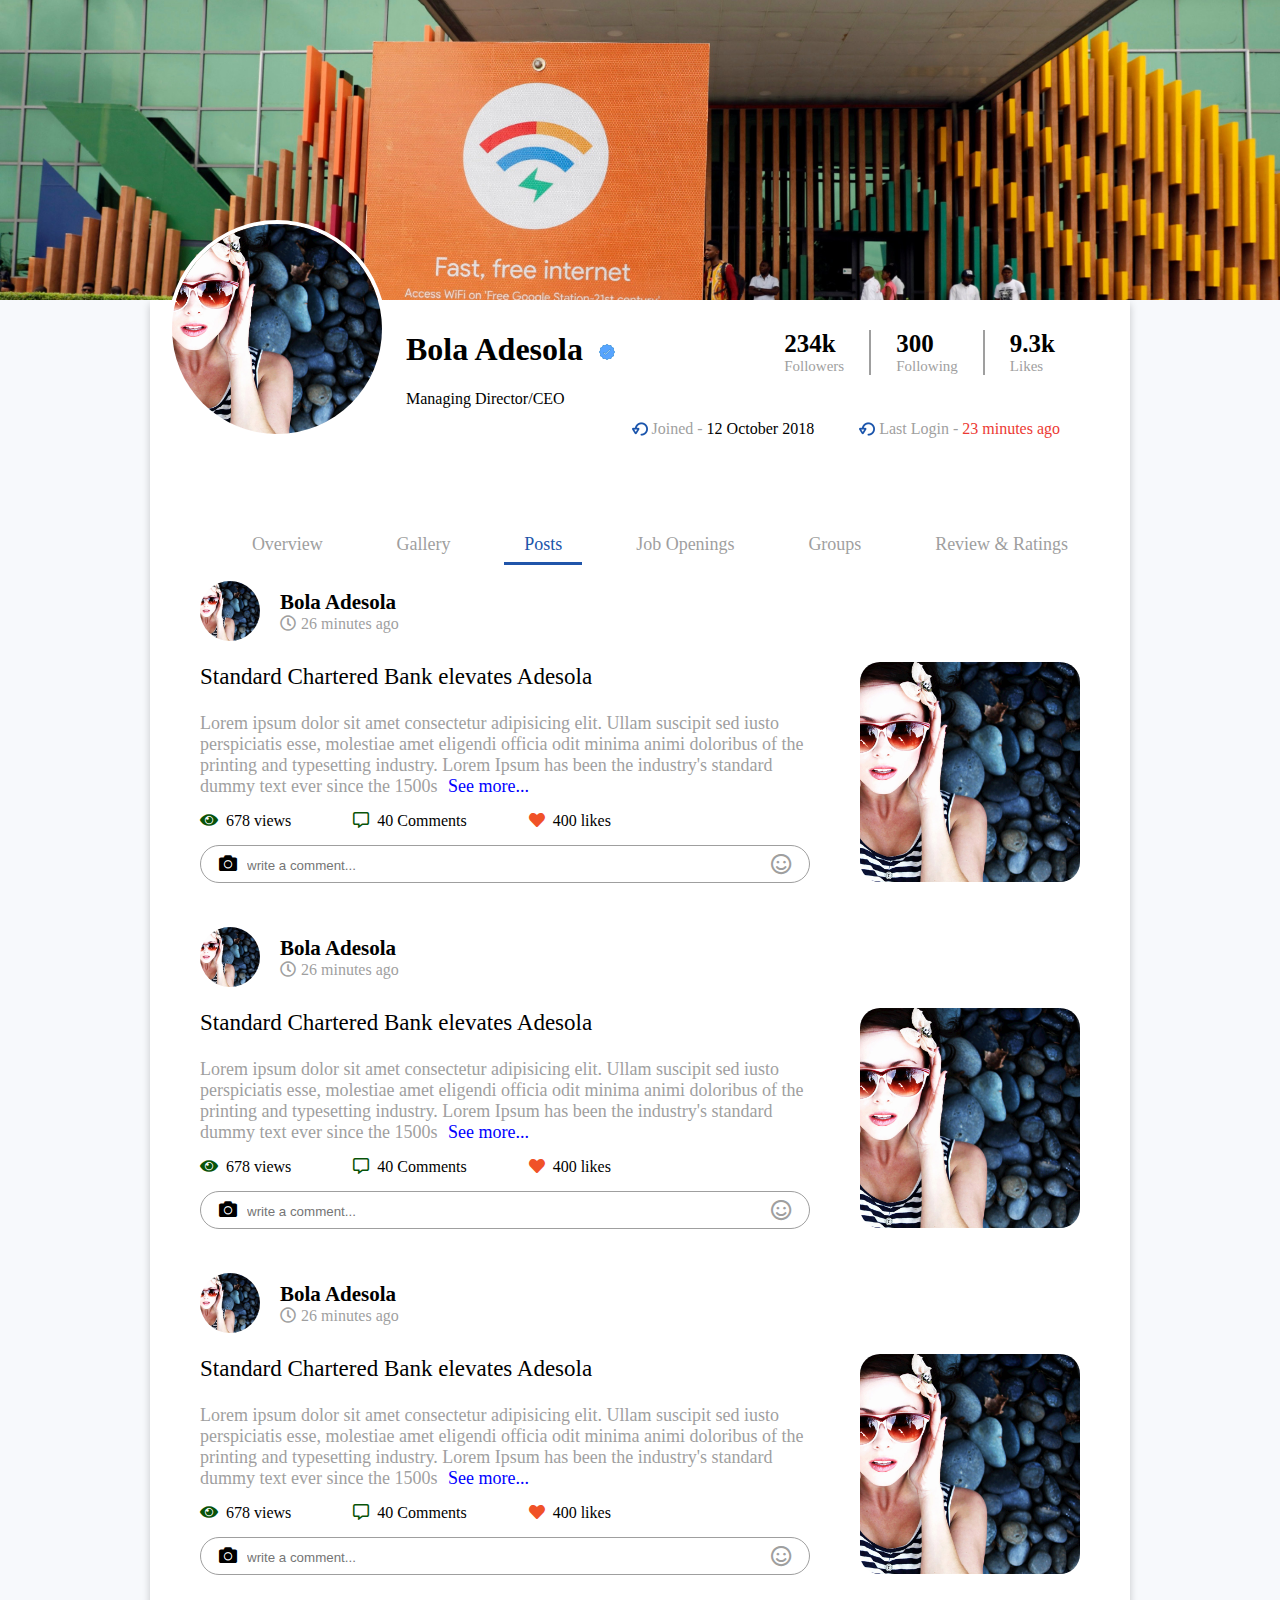
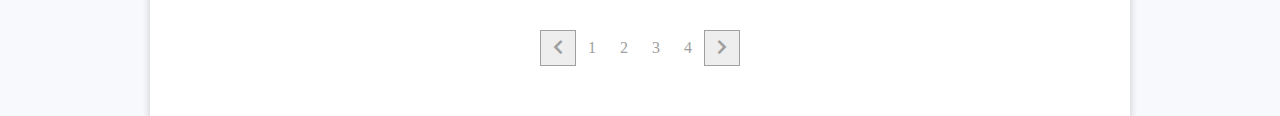
==== app.html @ a94f79ce "commit" ====
<!DOCTYPE html>
<html>
  <head>
    <meta charset="utf-8" />
    <meta http-equiv="X-UA-Compatible" content="IE=edge" />
    <title>Skill Connect</title>
    <meta name="viewport" content="width=device-width, initial-scale=1" />
    <link rel="stylesheet" type="text/css" media="screen" href="css/app.css" />
    <link rel="stylesheet" type="text/css" href="css/fontawesome.min.css" />
    <!-- <link rel="stylesheet" type="text/css" media="screen" href="bootstrap.min.css" /> -->
  </head>
  <body class="body">
    <!-- header -->
    <!-- cover session -->
    <div class="cover">
      <img src="assets/coverPhoto.png" class="coverPhoto" />
      <!-- <button class="followButton">Following</button> -->
    </div>
    <!-- card -->
    <div id="card">
      <div id="card-header">
        <div class="card-ppic">
          <img src="assets/girl.jpg" class="ppic" />
          <div class="card-label">
            <div>
              <h1>Bola Adesola &nbsp;</h1>
              <img src="assets/verified.png" class="icon-0" />
            </div>
            <span style="padding-top:0">Managing Director/CEO</span>
          </div>
        </div>
        <div class="followers">
          <div class="followerCount">
            <div class="count-1">
              <span id="countId">234k</span>
              <span id="countType">Followers</span>
            </div>
            <div class="count-2">
              <span id="countId">300</span>
              <span id="countType">Following</span>
            </div>
            <div class="count-3">
              <span id="countId">9.3k</span>
              <span id="countType">Likes</span>
            </div>
          </div>
          <div id="lastLoginContainer">
            <div>
              <img src="assets/lastSeen.png" />
              <span>&nbsp;Joined - <span style="color: #000;">12 October 2018</span></span>
            </div>
            <div>
              <img src="assets/lastSeen.png" />
              <span>&nbsp;Last Login - <span style="color:#ec3a33;">23 minutes ago</span></span>
            </div>
          </div>
        </div>
      </div>
      <!-- card-header end -->
      <div class="collapse navbar-collapse" id="main-nav">
        <ul class="navbar-nav mr-auto">
          <li class="nav-item">
            <a class="nav-link" href="#">Overview</a>
          </li>
          <li class="nav-item">
            <a class="nav-link" href="#">Gallery</a>
          </li>

          <li class="nav-item">
            <a
              class="nav-link"
              style="border-bottom: 3px solid #2055aa;
            color: #2055aa;"
              href="#"
              >Posts</a
            >
          </li>
          <li class="nav-item">
            <a class="nav-link" href="#">Job Openings</a>
          </li>
          <li class="nav-item">
            <a class="nav-link" href="#">Groups</a>
          </li>
          <li class="nav-item">
            <a class="nav-link" href="#">Review & Ratings</a>
          </li>
        </ul>
      </div>
      <!-- nav tab ends -->
      <!-- posts -->
      <div class="posts">
        <div class="post-header">
          <img alt="" src="assets/girl.jpg" class="post-avatar" />
          <div class="post-details">
            <span class="poster-name">Bola Adesola</span>
            <span class="post-time"
              ><i style="margin-right:5px" class="far fa-clock"></i>26 minutes ago</span
            >
          </div>
        </div>
        <div class="post">
          <div id="post">
            <p>Standard Chartered Bank elevates Adesola</p>
            <span class="post-headline">
              Lorem ipsum dolor sit amet consectetur adipisicing elit. Ullam suscipit sed iusto
              perspiciatis esse, molestiae amet eligendi officia odit minima animi doloribus of the
              printing and typesetting industry. Lorem Ipsum has been the industry's standard dummy
              text ever since the 1500s
              <a href="#" style="text-decoration: none;color:blue;padding-left: 6px">See more...</a>
            </span>
            <div class="reactions">
              <span class="reaction"><i class="fas fa-eye icon-1"></i> &nbsp;678 views</span>
              &nbsp;
              <span class="reaction"
                ><i class="far fa-comment-alt icon-2"></i> &nbsp;40 Comments</span
              >
              &nbsp;
              <span class="reaction"><i class="fas fa-heart icon-3"></i> &nbsp;400 likes</span>
            </div>
            <div class="comment">
              <i class="fas fa-camera icon-4"></i>
              <input placeholder="write a comment..." class="comment-bar" />
              <i class="far fa-smile icon-5"></i>
            </div>
          </div>
          <img src="assets/girl.jpg" class="featured-image" alt="" />
        </div>
      </div>
      <div class="posts">
        <div class="post-header">
          <img alt="" src="assets/girl.jpg" class="post-avatar" />
          <div class="post-details">
            <span class="poster-name">Bola Adesola</span>
            <span class="post-time"
              ><i style="margin-right:5px" class="far fa-clock"></i>26 minutes ago</span
            >
          </div>
        </div>
        <div class="post">
          <div id="post">
            <p>Standard Chartered Bank elevates Adesola</p>
            <span class="post-headline">
              Lorem ipsum dolor sit amet consectetur adipisicing elit. Ullam suscipit sed iusto
              perspiciatis esse, molestiae amet eligendi officia odit minima animi doloribus of the
              printing and typesetting industry. Lorem Ipsum has been the industry's standard dummy
              text ever since the 1500s
              <a href="#" style="text-decoration: none;color:blue;padding-left: 6px">See more...</a>
            </span>
            <div class="reactions">
              <span class="reaction"><i class="fas fa-eye icon-1"></i> &nbsp;678 views</span>
              &nbsp;
              <span class="reaction"
                ><i class="far fa-comment-alt icon-2"></i> &nbsp;40 Comments</span
              >
              &nbsp;
              <span class="reaction"><i class="fas fa-heart icon-3"></i> &nbsp;400 likes</span>
            </div>
            <div class="comment">
              <i class="fas fa-camera icon-4"></i>
              <input placeholder="write a comment..." class="comment-bar" />
              <i class="far fa-smile icon-5"></i>
            </div>
          </div>
          <img src="assets/girl.jpg" class="featured-image" alt="" />
        </div>
      </div>
      <div class="posts">
        <div class="post-header">
          <img alt="" src="assets/girl.jpg" class="post-avatar" />
          <div class="post-details">
            <span class="poster-name">Bola Adesola</span>
            <span class="post-time"
              ><i style="margin-right:5px" class="far fa-clock"></i>26 minutes ago</span
            >
          </div>
        </div>
        <div class="post">
          <div id="post">
            <p>Standard Chartered Bank elevates Adesola</p>
            <span class="post-headline">
              Lorem ipsum dolor sit amet consectetur adipisicing elit. Ullam suscipit sed iusto
              perspiciatis esse, molestiae amet eligendi officia odit minima animi doloribus of the
              printing and typesetting industry. Lorem Ipsum has been the industry's standard dummy
              text ever since the 1500s
              <a href="#" style="text-decoration: none;color:blue;padding-left: 6px">See more...</a>
            </span>
            <div class="reactions">
              <span class="reaction"><i class="fas fa-eye icon-1"></i> &nbsp;678 views</span>
              &nbsp;
              <span class="reaction"
                ><i class="far fa-comment-alt icon-2"></i> &nbsp;40 Comments</span
              >
              &nbsp;
              <span class="reaction"><i class="fas fa-heart icon-3"></i> &nbsp;400 likes</span>
            </div>
            <div class="comment">
              <i class="fas fa-camera icon-4"></i>
              <input placeholder="write a comment..." class="comment-bar" />
              <i class="far fa-smile icon-5"></i>
            </div>
          </div>
          <img src="assets/girl.jpg" class="featured-image" alt="" />
        </div>
      </div>
      <div class="pagination">
        <a><i class="fa fa-chevron-left"></i></a>
        <span>1</span>
        <span>2</span>
        <span>3</span>
        <span>4</span>
        <a><i class="fa fa-chevron-right"></i></a>
      </div>
      <!-- end of posts -->
    </div>
    <!-- card end -->
  </body>
</html>
---- css/app.css ----
.body {
  margin: 0;
  font-family: 'Product Sans';
  background-color: #f7f9fc;
}
.cover {
  display: flex;
  flex-direction: column;
}
.coverPhoto {
  height: 300px;
  width: 100%;
  object-fit: cover;
}

#card {
  box-shadow: 0 4px 8px 0 rgba(0, 0, 0, 0.2);
  transition: 0.3s;
  margin: 0 150px;
  background-color: #fff;
  padding-bottom: 50px;
}
/* #card:hover {
  box-shadow: 0 8px 16px 0 rgba(0, 0, 0, 0.2);
} */
#card-header {
  display: flex;
  flex-direction: row;
  justify-content: space-between;
}
.card-ppic {
  display: flex;
  flex-direction: row;
  margin-left: 18px;
}
.card-label {
  margin-left: 20px;
  margin-top: 10px;
}
.card-label h1 {
  font-weight: bolder;
}
.card-label div {
  display: flex;
  justify-content: center;
  align-items: center;
  flex-direction: row;
}
.icon-0 {
  padding-top: 4px;
}
.ppic {
  border-radius: 50%;
  position: relative;
  border: 4px solid #fff;
  top: -80px;
  height: 210px;
  width: 210px;
  object-fit: cover;
}
.followers {
  margin-right: 25px;
}
.followerCount {
  display: flex;
  flex-direction: row;
  justify-content: flex-end;
  margin-right: 25px;
  margin-top: 30px;
}
.count-1,
.count-2,
.count-3 {
  display: flex;
  flex-direction: column;
  margin-right: 25px;
}
.count-1,
.count-2 {
  margin-right: 25px;
  border-right: 2px solid #9f9f9f;
  padding-right: 25px;
}
#countType {
  color: #9f9f9f;
  font-size: 15px;
}

#countId {
  font-weight: bolder;
  font-size: 25px;
}
#lastLoginContainer {
  position: relative;
  top: 45px;
  right: 45px;
  display: flex;
  flex-direction: row;
}
#lastLoginContainer div {
  margin-left: 45px;
  color: #9f9f9f;
  display: flex;
  align-items: center;
  flex-direction: row;
}
#main-nav {
  margin: 0 25px;
}
.navbar-nav {
  display: flex;
  justify-content: space-around;
  flex-direction: row;
}
.nav-item {
  list-style: none;
}
.nav-item a {
  text-decoration: none;
  color: #9f9f9f;
  padding: 0 20px;
  padding-bottom: 8px;
  font-size: 18px;
}
#main-nav li a:hover {
  border-bottom: 4px solid #2055aa;
  color: #2055aa;
  border-radius: 2px;
}
.posts {
  margin: 4px 50px;
  padding-top: 10px;
  padding-bottom: 30px;
}
.post-header {
  display: flex;
  flex-direction: row;
  justify-content: flex-start;
  align-items: center;
}
.post-avatar {
  height: 60px;
  width: 60px;
  border-radius: 50%;
}
.post-details {
  display: flex;
  flex-direction: column;
  margin-left: 20px;
}
.poster-name {
  font-size: 21px;
  font-weight: bolder;
  color: #000;
}
.post-time {
  color: #9f9f9f;
}
.post {
  display: flex;
  flex-direction: row;
  justify-content: space-between;
  align-items: center;
}
#post {
  flex: 1;
}
#post p {
  font-size: 23px;
  color: #000;
}
.post-headline {
  color: #9f9f9f;
  font-size: 18px;
}
.reactions {
  margin-top: 15px;
}
.reaction {
  margin-right: 50px;
}
.icon-1,
.icon-2 {
  color: #085308;
}
.icon-3 {
  color: #f05228;
}
.featured-image {
  border-radius: 20px;
  height: 220px;
  margin-top: 20px;
  margin-left: 50px;
}
.comment {
  margin-top: 15px;
  border: 1px solid #9f9f9f;
  border-radius: 20px;
  padding: 8px;
}
.icon-4 {
  margin-left: 10px;
  font-size: 18px;
}
.icon-5 {
  float: right;
  margin-right: 10px;
  color: #9f9f9f;
  font-size: 21px;
}
.comment-bar {
  border: none;
  margin-left: 4px;
  width: 80%;
}
.comment:focus-within {
  border: 1.6px solid #1e81ce;
}
.pagination {
  margin-top: 25px;
  display: flex;
  flex-direction: row;
  justify-content: center;
  align-items: center;
}
.pagination a,
.pagination span {
  padding: 8px 12px;
  box-sizing: border-box;
  color: #9f9f9f;
  border: 1px solid #9f9f9f;
  background-color: #eee;
}
.pagination a:hover {
  background-color: #236df8;
  color: #fff;
  border: none;
}
.pagination span {
  border: none;
  background-color: transparent;
}
.pagination span:hover {
  background-color: #236df8;
  color: #fff;
}
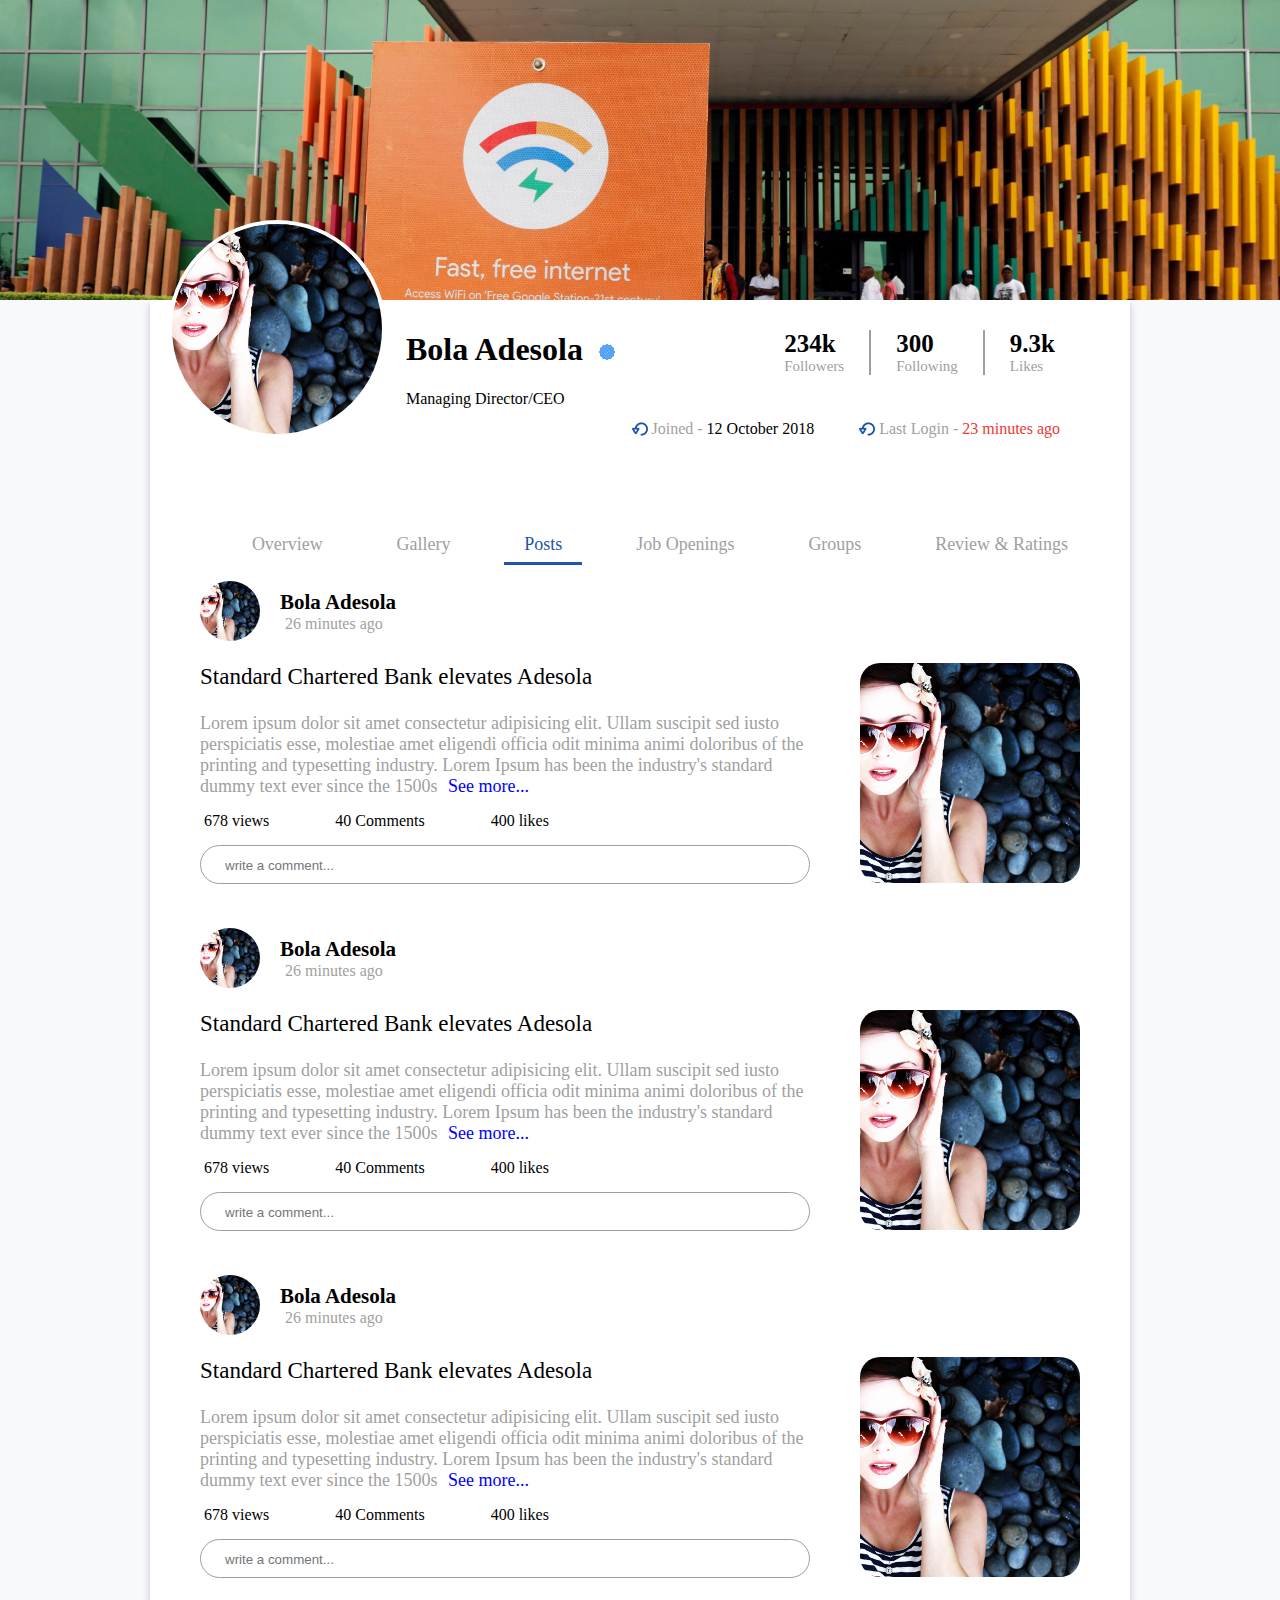
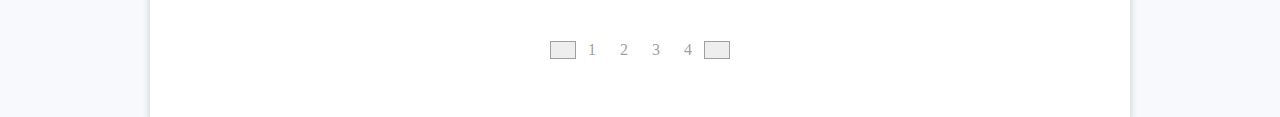
==== commit 5e7531da: "changed fontawesome from local to cdn" ====
--- a/app.html
+++ b/app.html
@@ -6,8 +6,12 @@
     <title>Skill Connect</title>
     <meta name="viewport" content="width=device-width, initial-scale=1" />
     <link rel="stylesheet" type="text/css" media="screen" href="css/app.css" />
-    <link rel="stylesheet" type="text/css" href="css/fontawesome.min.css" />
-    <!-- <link rel="stylesheet" type="text/css" media="screen" href="bootstrap.min.css" /> -->
+    <link
+      rel="stylesheet"
+      href="https://use.fontawesome.com/releases/v5.8.2/css/all.css"
+      integrity="sha384-oS3vJWv+0UjzBfQzYUhtDYW+Pj2yciDJxpsK1OYPAYjqT085Qq/1cq5FLXAZQ7Ay"
+      crossorigin="anonymous"
+    />
   </head>
   <body class="body">
     <!-- header -->
